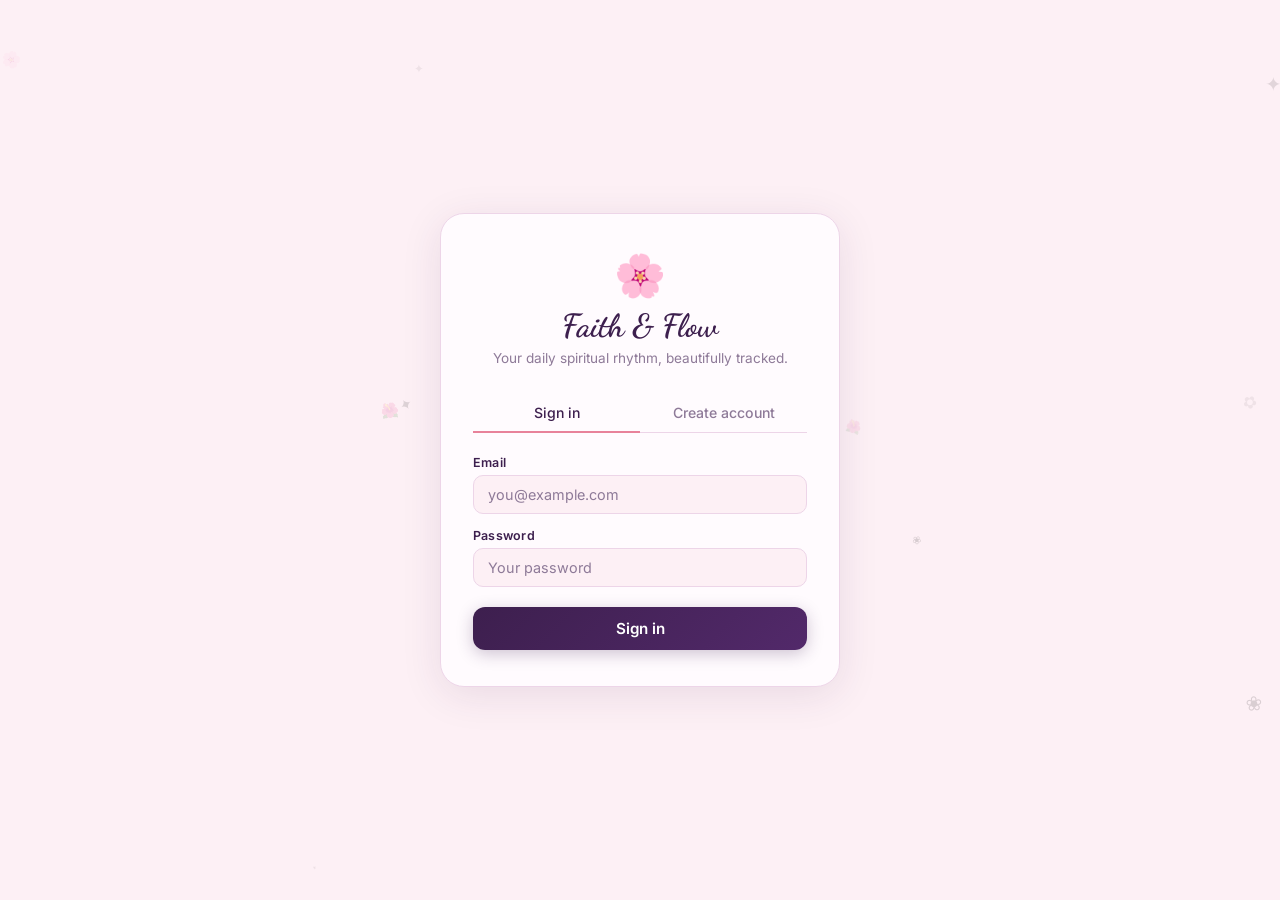
==== index.html @ bc44332d "Add files via upload" ====
<!DOCTYPE html>
<html lang="en">
<head>
  <meta charset="UTF-8" />
  <meta name="viewport" content="width=device-width, initial-scale=1.0" />
  <title>Faith & Flow — Sign in</title>
  <link rel="stylesheet" href="css/style.css" />
</head>
<body>
<canvas id="petal-canvas" style="position:fixed;top:0;left:0;width:100%;height:100%;pointer-events:none;z-index:0"></canvas>
<div class="auth-page" style="position:relative;z-index:1">
  <div class="auth-card">
    <div class="auth-logo">
      <div class="flower logo-bloom">🌸</div>
      <h1>Faith & Flow</h1>
      <p>Your daily spiritual rhythm, beautifully tracked.</p>
    </div>

    <div class="auth-tabs">
      <button class="auth-tab active" onclick="showTab('login')">Sign in</button>
      <button class="auth-tab" onclick="showTab('register')">Create account</button>
    </div>

    <div id="auth-error" class="auth-error"></div>

    <!-- Login form -->
    <form id="login-form" onsubmit="doLogin(event)">
      <div class="form-field">
        <label for="login-email">Email</label>
        <input type="email" id="login-email" placeholder="you@example.com" required />
      </div>
      <div class="form-field">
        <label for="login-password">Password</label>
        <input type="password" id="login-password" placeholder="Your password" required />
      </div>
      <button type="submit" class="btn-primary">Sign in</button>
    </form>

    <!-- Register form -->
    <form id="register-form" style="display:none" onsubmit="doRegister(event)">
      <div class="form-field">
        <label for="reg-name">Your name</label>
        <input type="text" id="reg-name" placeholder="e.g. Rhema" required />
      </div>
      <div class="form-field">
        <label for="reg-email">Email</label>
        <input type="email" id="reg-email" placeholder="you@example.com" required />
      </div>
      <div class="form-field">
        <label for="reg-password">Password</label>
        <input type="password" id="reg-password" placeholder="At least 6 characters" minlength="6" required />
      </div>
      <button type="submit" class="btn-primary">Create my account</button>
    </form>
  </div>
</div>

<script src="js/auth.js"></script>
<script>
  // Floating petals
  (function(){
    const canvas = document.getElementById('petal-canvas');
    const ctx = canvas.getContext('2d');
    const petals = [];
    const EMOJIS = ['🌸','🌺','✿','❀','🌷','✦','⋆'];
    function resize(){ canvas.width = window.innerWidth; canvas.height = window.innerHeight; }
    window.addEventListener('resize', resize); resize();
    for (let i = 0; i < 18; i++) {
      petals.push({
        x: Math.random()*window.innerWidth, y: Math.random()*window.innerHeight,
        size: 10+Math.random()*12, speedY: .18+Math.random()*.4,
        speedX: (Math.random()-.5)*.22, rot: Math.random()*Math.PI*2,
        rotSpeed: (Math.random()-.5)*.013, opacity: .1+Math.random()*.2,
        emoji: EMOJIS[Math.floor(Math.random()*EMOJIS.length)],
        wobble: Math.random()*Math.PI*2, wobbleSpeed: .01+Math.random()*.018,
      });
    }
    function draw(){
      ctx.clearRect(0,0,canvas.width,canvas.height);
      petals.forEach(p=>{
        ctx.save(); ctx.globalAlpha=p.opacity;
        ctx.translate(p.x,p.y); ctx.rotate(p.rot);
        ctx.font=`${p.size}px serif`; ctx.textAlign='center'; ctx.textBaseline='middle';
        ctx.fillText(p.emoji,0,0); ctx.restore();
        p.y+=p.speedY; p.x+=p.speedX+Math.sin(p.wobble)*.22;
        p.rot+=p.rotSpeed; p.wobble+=p.wobbleSpeed;
        if(p.y>canvas.height+20){ p.y=-20; p.x=Math.random()*canvas.width; }
        if(p.x<-20) p.x=canvas.width+20;
        if(p.x>canvas.width+20) p.x=-20;
      });
      requestAnimationFrame(draw);
    }
    draw();
  })();
</script>
<script>
  // Redirect if already logged in
  if (Auth.currentUser()) window.location.href = 'pages/dashboard.html';

  function showTab(tab) {
    document.querySelectorAll('.auth-tab').forEach((t, i) => {
      t.classList.toggle('active', (i === 0) === (tab === 'login'));
    });
    document.getElementById('login-form').style.display    = tab === 'login'    ? '' : 'none';
    document.getElementById('register-form').style.display = tab === 'register' ? '' : 'none';
    document.getElementById('auth-error').classList.remove('show');
  }

  function showError(msg) {
    const el = document.getElementById('auth-error');
    el.textContent = msg;
    el.classList.add('show');
  }

  function doLogin(e) {
    e.preventDefault();
    const res = Auth.login(
      document.getElementById('login-email').value,
      document.getElementById('login-password').value
    );
    if (res.ok) window.location.href = 'pages/dashboard.html';
    else showError(res.error);
  }

  function doRegister(e) {
    e.preventDefault();
    const res = Auth.register(
      document.getElementById('reg-name').value,
      document.getElementById('reg-email').value,
      document.getElementById('reg-password').value
    );
    if (res.ok) window.location.href = 'pages/dashboard.html';
    else showError(res.error);
  }
</script>
</body>
</html>
---- css/style.css ----
@import url('https://fonts.googleapis.com/css2?family=Playfair+Display:ital,wght@0,400;0,600;0,700;1,400;1,600&family=Inter:wght@300;400;500;600&family=Dancing+Script:wght@600;700&display=swap');

/* ── Tokens ─────────────────────────────────────────── */
:root {
  --blush:     #FDF0F5;
  --blush2:    #FBE8F3;
  --plum:      #3D1F4E;
  --plum2:     #52296A;
  --rose:      #E8829A;
  --rose2:     #F4A0B5;
  --lavender:  #C4A8E0;
  --lavender2: #D8C4F0;
  --mauve:     #9B7BAD;
  --petal:     #F0D6E8;
  --petal2:    #FAE8F4;
  --white:     #FFFBFE;
  --ink:       #2A1535;
  --muted:     #8E7A98;
  --border:    #EDD5E8;
  --success:   #7BBEA0;
  --gold:      #D4A853;
  --serif:     'Playfair Display', Georgia, serif;
  --sans:      'Inter', system-ui, sans-serif;
  --script:    'Dancing Script', cursive;
}
@media (prefers-color-scheme: dark) {
  :root:not([data-theme="light"]) {
    --blush:#1A0D22; --blush2:#220F2E; --plum:#E0C6F0; --plum2:#CEACEC;
    --rose:#E8829A; --rose2:#F4A0B5; --lavender:#C4A8E0; --lavender2:#D8C4F0;
    --mauve:#B09ABE; --petal:#2D1840; --petal2:#381A4C; --white:#201030;
    --ink:#F0E4F8; --muted:#A890B8; --border:#4A2860; --gold:#E4C070;
    color-scheme: dark;
  }
}
:root[data-theme="dark"] {
  --blush:#1A0D22; --blush2:#220F2E; --plum:#E0C6F0; --plum2:#CEACEC;
  --rose:#E8829A; --rose2:#F4A0B5; --lavender:#C4A8E0; --lavender2:#D8C4F0;
  --mauve:#B09ABE; --petal:#2D1840; --petal2:#381A4C; --white:#201030;
  --ink:#F0E4F8; --muted:#A890B8; --border:#4A2860; --gold:#E4C070;
  color-scheme: dark;
}

*, *::before, *::after { box-sizing: border-box; margin: 0; padding: 0; }
html, body { height: 100%; }
body {
  font-family: var(--sans);
  background: var(--blush);
  color: var(--ink);
  min-height: 100vh;
  overflow-x: hidden;
}
h1,h2,h3 { font-family: var(--serif); line-height: 1.25; }

/* ── Petal canvas ─────────────────────────────────── */
#petal-canvas {
  position: fixed; inset: 0;
  pointer-events: none; z-index: 0; opacity: .55;
}

/* ── Header / nav ─────────────────────────────────── */
.app-header {
  background: rgba(255,251,254,.88);
  backdrop-filter: blur(16px);
  -webkit-backdrop-filter: blur(16px);
  border-bottom: 1px solid var(--border);
  padding: 0 20px; height: 58px;
  display: flex; align-items: center; justify-content: space-between;
  position: sticky; top: env(safe-area-inset-top,0px); z-index: 50;
}
@media (prefers-color-scheme: dark) {
  :root:not([data-theme="light"]) .app-header { background: rgba(26,13,34,.88); }
}
:root[data-theme="dark"] .app-header { background: rgba(26,13,34,.88); }

.logo {
  font-family: var(--script); font-size: 1.4rem; color: var(--plum);
  text-decoration: none; display: flex; align-items: center; gap: 6px;
}
.logo-bloom { display: inline-block; animation: spin-slow 8s linear infinite; }
@keyframes spin-slow { to { transform: rotate(360deg); } }

.nav-links { display: flex; gap: 2px; list-style: none; }
.nav-links a {
  display: block; padding: 6px 16px; border-radius: 20px;
  font-family: var(--sans); font-size: .84rem; font-weight: 500;
  color: var(--mauve); text-decoration: none;
  transition: background .18s, color .18s, transform .1s;
}
.nav-links a:hover { background: var(--petal); color: var(--plum); transform: scale(1.04); }
.nav-links a.active {
  background: linear-gradient(135deg, var(--lavender2), var(--petal));
  color: var(--plum); box-shadow: 0 2px 12px rgba(196,168,224,.3);
}

.header-right { display: flex; align-items: center; gap: 10px; }
.user-name { font-size: .8rem; color: var(--muted); }
.btn-logout {
  background: none; border: 1.5px solid var(--border); border-radius: 8px;
  padding: 5px 12px; font-family: var(--sans); font-size: .78rem;
  color: var(--mauve); cursor: pointer; transition: all .18s;
}
.btn-logout:hover { border-color: var(--rose); color: var(--rose); }

/* ── Page wrap ────────────────────────────────────── */
.page-wrap {
  max-width: 820px; margin: 0 auto;
  padding: 28px 20px 80px; width: 100%;
  position: relative; z-index: 1;
}

/* ── Auth page ────────────────────────────────────── */
.auth-page {
  min-height: 100vh; display: flex; align-items: center;
  justify-content: center; padding: 20px;
  position: relative; z-index: 1;
}
.auth-card {
  background: var(--white); border: 1px solid var(--border);
  border-radius: 24px; padding: 36px 32px;
  width: 100%; max-width: 400px;
  box-shadow: 0 8px 40px rgba(61,31,78,.1);
}
.auth-logo { text-align: center; margin-bottom: 28px; }
.auth-logo .flower { font-size: 2.6rem; display: inline-block; animation: spin-slow 10s linear infinite; }
.auth-logo h1 { font-family: var(--script); font-size: 2rem; color: var(--plum); margin-top: 6px; }
.auth-logo p { font-size: .85rem; color: var(--muted); margin-top: 4px; }

.auth-tabs { display: flex; border-bottom: 1.5px solid var(--border); margin-bottom: 22px; }
.auth-tab {
  flex: 1; background: none; border: none; padding: 10px;
  font-family: var(--sans); font-size: .88rem; font-weight: 500;
  color: var(--muted); cursor: pointer;
  border-bottom: 2.5px solid transparent; margin-bottom: -1.5px;
  transition: color .18s, border-color .18s;
}
.auth-tab.active { color: var(--plum); border-bottom-color: var(--rose); }

.auth-error {
  background: #FDE8ED; color: #C0304A; border-radius: 8px;
  padding: 9px 12px; font-size: .82rem; margin-bottom: 16px;
  display: none;
}
.auth-error.show { display: block; }

.form-field { margin-bottom: 14px; }
.form-field label { display: block; font-size: .78rem; font-weight: 600; color: var(--plum); margin-bottom: 5px; letter-spacing: .02em; }
.form-field input {
  width: 100%; border: 1.5px solid var(--border); border-radius: 10px;
  padding: 10px 14px; font-family: var(--sans); font-size: .9rem;
  color: var(--ink); background: var(--blush);
  outline: none; transition: border-color .2s, box-shadow .2s;
}
.form-field input:focus { border-color: var(--lavender); box-shadow: 0 0 0 3px rgba(196,168,224,.15); background: var(--white); }
.form-field input::placeholder { color: var(--muted); }

.btn-primary {
  width: 100%; background: linear-gradient(135deg, var(--plum), var(--plum2));
  border: none; border-radius: 12px; padding: 12px;
  font-family: var(--sans); font-size: .95rem; font-weight: 600;
  color: white; cursor: pointer; margin-top: 6px;
  transition: all .2s; box-shadow: 0 4px 16px rgba(61,31,78,.25);
}
.btn-primary:hover { box-shadow: 0 6px 22px rgba(61,31,78,.35); transform: translateY(-1px); }

/* ── Dashboard hero ──────────────────────────────── */
.hero {
  text-align: center; padding: 32px 12px 24px;
  position: relative; overflow: hidden;
}
.hero-script {
  font-family: var(--script); font-size: clamp(2rem,6vw,2.8rem);
  color: var(--plum); line-height: 1.2; margin-bottom: 6px;
}
.hero-date {
  font-size: .78rem; color: var(--muted);
  letter-spacing: .06em; text-transform: uppercase;
}
.hero-sparkles { position: absolute; inset: 0; pointer-events: none; overflow: hidden; }
.spark {
  position: absolute; animation: sparkle-float var(--dur,3s) ease-in-out infinite var(--del,0s);
  opacity: 0;
}
@keyframes sparkle-float {
  0%   { opacity:0; transform:translateY(0) scale(.6) rotate(0deg); }
  30%  { opacity:1; }
  70%  { opacity:.7; }
  100% { opacity:0; transform:translateY(-60px) scale(1.1) rotate(20deg); }
}

/* ── Verse card ──────────────────────────────────── */
.verse-card {
  background: linear-gradient(135deg, var(--plum) 0%, var(--plum2) 100%);
  border-radius: 22px; padding: 22px 24px; margin-bottom: 18px;
  position: relative; overflow: hidden;
  box-shadow: 0 8px 32px rgba(61,31,78,.18);
}
.verse-card::before {
  content: '"'; position: absolute; top: -20px; left: 12px;
  font-family: var(--serif); font-size: 9rem;
  color: rgba(255,255,255,.06); line-height: 1;
}
.verse-tag {
  font-size: .68rem; font-weight: 600; letter-spacing: .1em;
  text-transform: uppercase; color: var(--rose2); margin-bottom: 10px;
  display: flex; align-items: center; gap: 6px;
}
.verse-tag::before { content: '✦'; font-size: .7rem; }
.verse-text {
  font-family: var(--serif); font-style: italic; font-size: 1.05rem;
  color: #F8F0FF; line-height: 1.65; margin-bottom: 10px;
  position: relative; z-index: 1;
}
.verse-ref { font-size: .75rem; color: var(--lavender); font-weight: 500; }

/* ── Rings strip ─────────────────────────────────── */
.rings-strip {
  display: grid; grid-template-columns: repeat(3,1fr);
  gap: 12px; margin-bottom: 18px;
}
.ring-tile {
  background: var(--white); border: 1px solid var(--border);
  border-radius: 20px; padding: 18px 10px 14px;
  display: flex; flex-direction: column; align-items: center; gap: 8px;
  position: relative; overflow: hidden;
  transition: box-shadow .2s, transform .2s;
}
.ring-tile:hover { box-shadow: 0 4px 20px rgba(196,168,224,.25); transform: translateY(-2px); }
.ring-wrap { position: relative; width: 66px; height: 66px; }
.ring-wrap svg { position: absolute; inset: 0; transform: rotate(-90deg); }
.ring-val {
  position: absolute; inset: 0;
  display: flex; align-items: center; justify-content: center;
  font-family: var(--serif); font-size: 1.15rem; font-weight: 600; color: var(--plum);
}
.ring-lbl { font-size: .68rem; color: var(--muted); text-align: center; }
.ring-shimmer {
  position: absolute; inset: 0; border-radius: 20px;
  background: linear-gradient(135deg, transparent 40%, rgba(255,255,255,.12) 60%, transparent 80%);
  background-size: 200% 200%; animation: shimmer 3s ease infinite; pointer-events: none;
}
@keyframes shimmer { 0% { background-position:200% 0; } 100% { background-position:-200% 0; } }

/* ── Panel ───────────────────────────────────────── */
.panel {
  background: var(--white); border: 1px solid var(--border);
  border-radius: 22px; padding: 22px; margin-bottom: 16px;
  position: relative; overflow: hidden; transition: box-shadow .2s;
}
.panel:hover { box-shadow: 0 4px 24px rgba(61,31,78,.06); }
.panel-header {
  display: flex; align-items: center;
  justify-content: space-between; margin-bottom: 18px;
}
.panel-title { font-family: var(--serif); font-size: 1.1rem; color: var(--plum); }
.panel-badge {
  font-size: .7rem; font-weight: 600; padding: 3px 10px;
  border-radius: 99px; background: var(--petal); color: var(--mauve);
  transition: all .3s;
}
.panel-badge.full { background: linear-gradient(135deg,var(--lavender),var(--rose)); color: white; }

/* ── Task rows ───────────────────────────────────── */
.task-row {
  display: flex; align-items: flex-start; gap: 14px;
  padding: 14px 0; border-bottom: 1px solid var(--blush2);
  position: relative;
}
.task-row:last-child { border-bottom: none; padding-bottom: 0; }
.task-row::before {
  content: ''; position: absolute; left: 0; right: 0; top: 0; bottom: 0;
  border-radius: 12px;
  background: linear-gradient(90deg, var(--petal2), transparent);
  opacity: 0; transition: opacity .3s; pointer-events: none;
}
.task-row.completed::before { opacity: 1; }

.tick {
  width: 30px; height: 30px; border-radius: 50%;
  border: 2px solid var(--lavender); background: transparent;
  cursor: pointer; flex-shrink: 0;
  display: flex; align-items: center; justify-content: center;
  font-size: 13px; color: transparent;
  transition: all .2s; margin-top: 1px;
}
.tick.done {
  background: linear-gradient(135deg, var(--lavender), var(--rose));
  border-color: transparent; color: white;
  box-shadow: 0 2px 12px rgba(196,168,224,.5);
}
.tick:hover:not(.done) { border-color: var(--rose); transform: scale(1.1); }

@keyframes bloom {
  0%   { transform:scale(1); }
  30%  { transform:scale(1.5) rotate(10deg); }
  60%  { transform:scale(.88) rotate(-5deg); }
  100% { transform:scale(1) rotate(0); }
}
@keyframes burst {
  0%   { box-shadow:0 0 0 0 rgba(232,130,154,.6); }
  70%  { box-shadow:0 0 0 14px rgba(232,130,154,0); }
  100% { box-shadow:0 0 0 0 rgba(232,130,154,0); }
}
.tick.pop { animation: bloom .4s ease, burst .4s ease; }

.task-body { flex: 1; min-width: 0; }
.task-label { font-size: .93rem; font-weight: 500; color: var(--ink); transition: color .2s; }
.task-label.done { color: var(--muted); text-decoration: line-through; }
.task-sub { font-size: .75rem; color: var(--mauve); margin-top: 3px; }
.task-sub a { color: var(--lavender); text-decoration: none; }
.task-sub a:hover { text-decoration: underline; }

.sermon-input {
  width: 100%; border: 1.5px solid var(--border); border-radius: 10px;
  padding: 8px 12px; margin-top: 8px;
  font-family: var(--sans); font-size: .84rem;
  color: var(--ink); background: var(--blush); outline: none;
  transition: border-color .2s, box-shadow .2s;
}
.sermon-input:focus { border-color: var(--lavender); box-shadow: 0 0 0 3px rgba(196,168,224,.15); background: var(--white); }
.sermon-input::placeholder { color: var(--muted); }

/* ── Week strip ──────────────────────────────────── */
.week-strip { display: grid; grid-template-columns: repeat(7,1fr); gap: 6px; }
.day-dot { display: flex; flex-direction: column; align-items: center; gap: 4px; }
.day-circle {
  width: 32px; height: 32px; border-radius: 50%;
  display: flex; align-items: center; justify-content: center;
  font-size: .72rem; font-weight: 600;
  border: 1.5px solid var(--border); background: var(--white); color: var(--muted);
  transition: all .2s;
}
.day-circle.today { border-color: var(--rose); color: var(--plum); font-weight: 700; }
.day-circle.done {
  background: linear-gradient(135deg,var(--lavender),var(--rose));
  border-color: transparent; color: white;
  box-shadow: 0 2px 8px rgba(196,168,224,.4);
}
.day-circle.partial { background: var(--petal2); border-color: var(--lavender); color: var(--plum); }
.day-name { font-size: .6rem; color: var(--muted); letter-spacing: .02em; }

/* ── Mood panel ──────────────────────────────────── */
.mood-row { display: flex; gap: 8px; flex-wrap: wrap; margin-bottom: 14px; }
.mood-btn {
  background: var(--blush); border: 1.5px solid var(--border);
  border-radius: 99px; padding: 6px 14px;
  font-size: .82rem; cursor: pointer; color: var(--mauve);
  transition: all .18s; display: flex; align-items: center; gap: 5px;
  font-family: var(--sans);
}
.mood-btn:hover, .mood-btn.active {
  background: linear-gradient(135deg, var(--petal), var(--blush2));
  border-color: var(--lavender); color: var(--plum);
  box-shadow: 0 2px 8px rgba(196,168,224,.25); transform: translateY(-1px);
}
.gratitude-input {
  width: 100%; border: 1.5px solid var(--border); border-radius: 12px;
  padding: 10px 14px; font-family: var(--sans); font-size: .875rem;
  color: var(--ink); background: var(--blush); outline: none; resize: none;
  transition: border-color .2s, box-shadow .2s; min-height: 70px; line-height: 1.55;
}
.gratitude-input:focus { border-color: var(--lavender); box-shadow: 0 0 0 3px rgba(196,168,224,.12); background: var(--white); }
.gratitude-input::placeholder { color: var(--muted); }

/* ── Book summary (dashboard) ────────────────────── */
.book-summary-card {
  background: linear-gradient(135deg, var(--petal2), var(--blush2));
  border: 1px solid var(--border); border-radius: 16px; padding: 16px 18px;
}
.book-week-bar { height: 6px; background: var(--border); border-radius: 99px; overflow: hidden; margin: 10px 0 4px; }
.book-week-fill {
  height: 100%;
  background: linear-gradient(90deg,var(--lavender),var(--rose));
  border-radius: 99px;
  transition: width .5s cubic-bezier(.34,1.56,.64,1);
}

/* ── Bible page ──────────────────────────────────── */
.bible-hero { margin-bottom: 24px; }
.bible-hero h1 { color: var(--plum); font-size: 1.7rem; }
.progress-info { font-size: .84rem; color: var(--muted); margin-top: 4px; }
.prog-bar { height: 8px; background: var(--border); border-radius: 99px; margin-top: 10px; overflow: hidden; }
.prog-fill {
  height: 100%;
  background: linear-gradient(90deg, var(--lavender), var(--rose));
  border-radius: 99px; transition: width .6s ease;
  position: relative; overflow: hidden;
}
.prog-fill::after {
  content: ''; position: absolute; inset: 0;
  background: linear-gradient(90deg, transparent 30%, rgba(255,255,255,.35) 60%, transparent 90%);
  animation: shine 2.2s linear infinite;
}
@keyframes shine { from { transform:translateX(-100%); } to { transform:translateX(200%); } }

.testament-label {
  font-size: .7rem; font-weight: 600; letter-spacing: .07em;
  color: var(--mauve); text-transform: uppercase;
  margin: 22px 0 10px; padding-bottom: 6px;
  border-bottom: 1px solid var(--border);
}
.book-accordion {
  background: var(--white); border: 1px solid var(--border);
  border-radius: 14px; margin-bottom: 6px; overflow: hidden;
  transition: box-shadow .2s;
}
.book-accordion:hover { box-shadow: 0 2px 12px rgba(61,31,78,.06); }
.book-head {
  display: flex; align-items: center; gap: 10px;
  padding: 13px 16px; cursor: pointer; user-select: none;
  transition: background .15s;
}
.book-head:hover { background: var(--blush); }
.book-name { flex: 1; font-size: .9rem; font-weight: 500; color: var(--plum); }
.book-progress { font-size: .73rem; color: var(--muted); white-space: nowrap; }
.mini-bar { width: 52px; height: 4px; background: var(--border); border-radius: 99px; overflow: hidden; }
.mini-fill { height: 100%; background: linear-gradient(90deg,var(--lavender),var(--rose)); border-radius: 99px; transition: width .4s; }
.chevron { color: var(--mauve); font-size: 11px; transition: transform .25s; }
.book-accordion.open .chevron { transform: rotate(180deg); }

.chapter-grid {
  display: flex; flex-wrap: wrap; gap: 6px;
  padding: 6px 14px 14px;
  border-top: 1px solid var(--blush2); background: var(--blush);
}
.ch-btn {
  width: 34px; height: 34px; border-radius: 8px;
  border: 1.5px solid var(--border); background: var(--white);
  font-family: var(--sans); font-size: .72rem; color: var(--mauve);
  cursor: pointer; display: flex; align-items: center; justify-content: center;
  transition: all .15s; position: relative;
}
.ch-btn:hover { border-color: var(--lavender); color: var(--plum); transform: scale(1.1); box-shadow: 0 2px 8px rgba(196,168,224,.3); }
.ch-btn.read {
  background: linear-gradient(135deg, var(--lavender), var(--rose));
  border-color: transparent; color: white;
  box-shadow: 0 2px 6px rgba(196,168,224,.35);
}
.ch-btn.has-note::after {
  content: ''; position: absolute; bottom: 2px; right: 2px;
  width: 6px; height: 6px; border-radius: 50%;
  background: var(--gold); box-shadow: 0 0 4px var(--gold);
}
.weekly-note { font-size: .7rem; color: var(--muted); margin-top: 6px; font-style: italic; }

/* ── Reflection modal ────────────────────────────── */
.modal-overlay {
  position: fixed; inset: 0;
  background: rgba(41,15,55,.5); backdrop-filter: blur(8px);
  display: flex; align-items: center; justify-content: center;
  padding: 16px; opacity: 0; pointer-events: none;
  transition: opacity .25s; z-index: 200;
}
.modal-overlay.show { opacity: 1; pointer-events: all; }
.modal {
  background: var(--white); border-radius: 24px; padding: 28px;
  width: 100%; max-width: 500px;
  transform: translateY(20px) scale(.97);
  transition: transform .28s cubic-bezier(.34,1.56,.64,1);
  box-shadow: 0 20px 60px rgba(61,31,78,.2); border: 1px solid var(--border);
}
.modal-overlay.show .modal { transform: translateY(0) scale(1); }
.modal h3 { font-size: 1.15rem; color: var(--plum); margin-bottom: 4px; }
.modal-sub { font-size: .75rem; color: var(--muted); margin-bottom: 16px; }
.modal textarea {
  width: 100%; min-height: 130px;
  border: 1.5px solid var(--border); border-radius: 12px;
  padding: 12px 14px; font-family: var(--sans); font-size: .875rem;
  color: var(--ink); background: var(--blush); resize: vertical;
  outline: none; line-height: 1.65; transition: border-color .2s, box-shadow .2s;
}
.modal textarea:focus { border-color: var(--lavender); box-shadow: 0 0 0 3px rgba(196,168,224,.12); background: var(--white); }
.modal textarea::placeholder { color: var(--muted); }
.modal-actions { display: flex; justify-content: flex-end; gap: 10px; margin-top: 16px; }
.btn-ghost {
  background: none; border: 1.5px solid var(--border); border-radius: 10px;
  padding: 8px 16px; font-family: var(--sans); font-size: .85rem;
  color: var(--mauve); cursor: pointer; transition: all .18s;
}
.btn-ghost:hover { border-color: var(--mauve); }
.btn-save {
  background: linear-gradient(135deg, var(--plum), var(--plum2)); border: none;
  border-radius: 10px; padding: 8px 20px; font-family: var(--sans); font-size: .85rem;
  color: white; cursor: pointer; transition: all .18s;
  box-shadow: 0 4px 14px rgba(61,31,78,.25);
}
.btn-save:hover { box-shadow: 0 6px 20px rgba(61,31,78,.35); transform: translateY(-1px); }

/* ── Books page ──────────────────────────────────── */
.books-wrap { }
.add-book-form { display: flex; gap: 10px; margin-bottom: 20px; }
.add-book-form input {
  flex: 1; border: 1.5px solid var(--border); border-radius: 12px;
  padding: 10px 14px; font-family: var(--sans); font-size: .9rem;
  color: var(--ink); background: var(--white); outline: none;
  transition: border-color .2s, box-shadow .2s;
}
.add-book-form input:focus { border-color: var(--lavender); box-shadow: 0 0 0 3px rgba(196,168,224,.12); }
.add-book-form input::placeholder { color: var(--muted); }
.btn-add {
  background: linear-gradient(135deg, var(--rose), #D4607A);
  border: none; border-radius: 12px; padding: 10px 20px;
  font-family: var(--sans); font-size: .9rem; font-weight: 500;
  color: white; cursor: pointer; white-space: nowrap;
  transition: all .18s; box-shadow: 0 4px 14px rgba(232,130,154,.3);
}
.btn-add:hover { box-shadow: 0 6px 20px rgba(232,130,154,.4); transform: translateY(-1px); }

.book-card {
  background: var(--white); border: 1px solid var(--border);
  border-radius: 20px; padding: 20px; margin-bottom: 12px;
  transition: box-shadow .2s, transform .2s;
  position: relative; overflow: hidden;
}
.book-card::before {
  content: ''; position: absolute; left: 0; top: 0; bottom: 0; width: 4px;
  background: linear-gradient(180deg, var(--lavender), var(--rose));
  border-radius: 4px 0 0 4px;
}
.book-card:hover { box-shadow: 0 6px 24px rgba(61,31,78,.09); transform: translateY(-1px); }
.book-card.completed { opacity: .65; }
.book-card.completed::before { background: var(--success); }
.book-card-top { display: flex; align-items: flex-start; justify-content: space-between; gap: 10px; margin-bottom: 14px; }
.book-card-title { font-family: var(--serif); font-size: 1.05rem; color: var(--plum); font-weight: 600; }
.book-card.completed .book-card-title { text-decoration: line-through; }
.badge-done {
  background: linear-gradient(135deg,#D8F3E8,#C0EDDB); color: #2A7A52;
  font-size: .68rem; font-weight: 700; padding: 3px 10px;
  border-radius: 99px; white-space: nowrap;
}
.chapters-row { display: flex; align-items: center; gap: 10px; }
.mini-bar-book { flex: 1; height: 6px; background: var(--border); border-radius: 99px; overflow: hidden; }
.mini-fill-book {
  height: 100%; background: linear-gradient(90deg,var(--lavender),var(--rose));
  border-radius: 99px; transition: width .5s cubic-bezier(.34,1.56,.64,1);
}
.chapters-label { font-size: .73rem; color: var(--muted); white-space: nowrap; }
.chapter-controls { display: flex; gap: 8px; flex-wrap: wrap; margin-top: 14px; }
.btn-sm {
  background: none; border: 1.5px solid var(--border); border-radius: 99px;
  padding: 5px 13px; font-family: var(--sans); font-size: .75rem;
  color: var(--mauve); cursor: pointer; transition: all .15s;
}
.btn-sm:hover { border-color: var(--rose); color: var(--rose); background: var(--petal2); }
.done-btn { border-color: var(--success); color: var(--success); }
.done-btn:hover { background: var(--success); color: white; border-color: var(--success); }

/* ── Confetti ─────────────────────────────────────── */
.confetti-piece {
  position: fixed; pointer-events: none; z-index: 999;
  border-radius: 2px; animation: confetti-fall 1.2s ease-in forwards;
}
@keyframes confetti-fall {
  0%   { transform:translateY(-20px) rotate(0); opacity:1; }
  100% { transform:translateY(100vh) rotate(720deg); opacity:0; }
}

/* ── Responsive ──────────────────────────────────── */
@media (max-width: 500px) {
  .rings-strip { gap: 8px; }
  .ring-wrap { width: 54px; height: 54px; }
  .ring-val { font-size: .95rem; }
  .week-strip { gap: 3px; }
  .day-circle { width: 28px; height: 28px; font-size: .62rem; }
  .mood-btn { padding: 5px 10px; font-size: .78rem; }
}
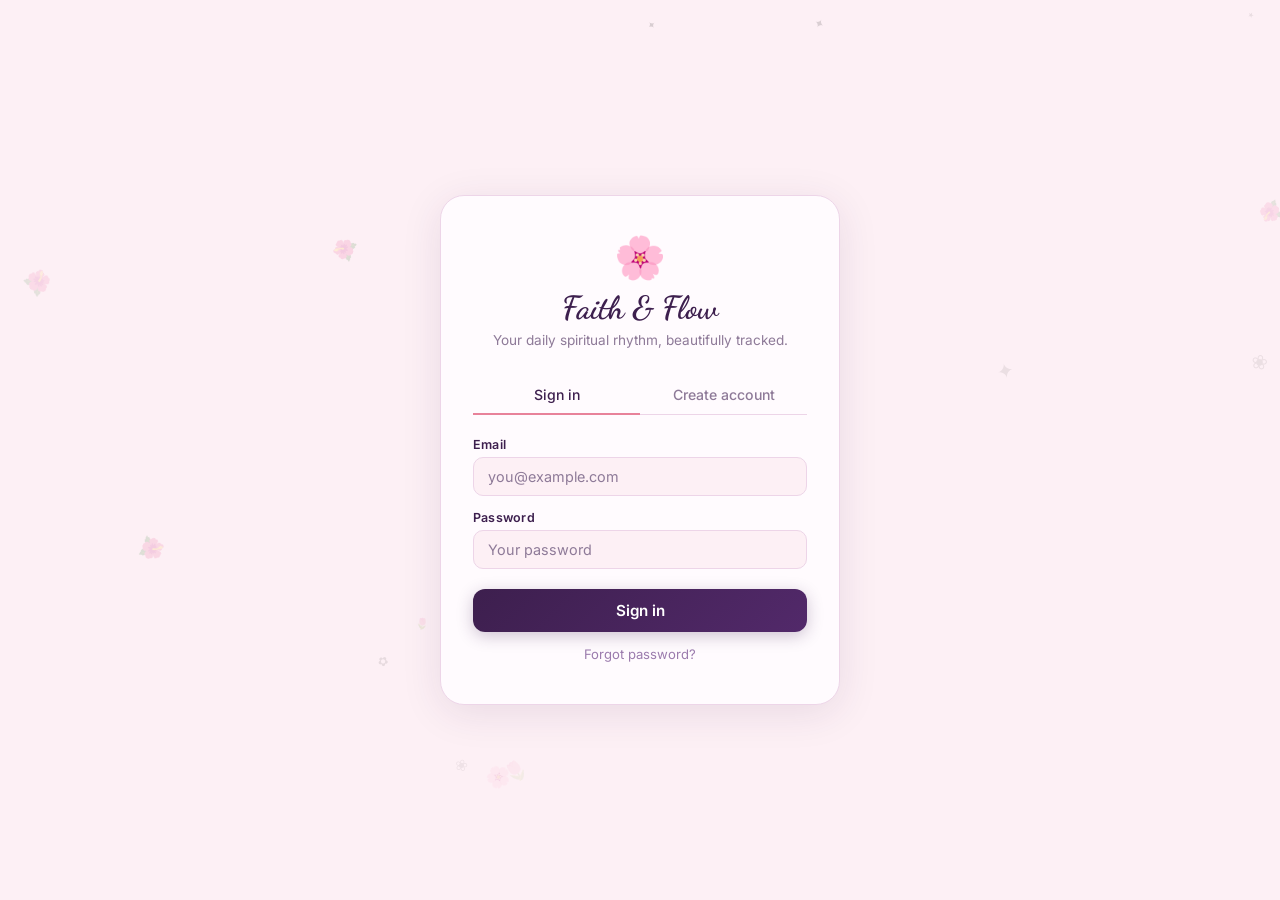
==== commit 6eb21119: "Add files via upload" ====
--- a/index.html
+++ b/index.html
@@ -34,7 +34,23 @@
         <input type="password" id="login-password" placeholder="Your password" required />
       </div>
       <button type="submit" class="btn-primary">Sign in</button>
+      <button type="button" style="width:100%;margin-top:8px;background:none;border:none;color:var(--mauve);font-size:.82rem;cursor:pointer;padding:6px;font-family:var(--sans)" onclick="showTab('forgot')">Forgot password?</button>
     </form>
+
+    <!-- Forgot password form -->
+    <div id="forgot-form" style="display:none">
+      <p style="font-size:.82rem;color:var(--muted);margin-bottom:14px;line-height:1.55">Enter your email and new password below. This works as long as you're on the same device — your account is stored locally.</p>
+      <div class="form-field">
+        <label for="forgot-email">Email</label>
+        <input type="email" id="forgot-email" placeholder="you@example.com" required />
+      </div>
+      <div class="form-field">
+        <label for="forgot-new-pass">New password</label>
+        <input type="password" id="forgot-new-pass" placeholder="At least 6 characters" minlength="6" required />
+      </div>
+      <button type="button" class="btn-primary" onclick="doReset()">Reset password</button>
+      <button type="button" style="width:100%;margin-top:8px;background:none;border:none;color:var(--mauve);font-size:.83rem;cursor:pointer;padding:6px;font-family:var(--sans)" onclick="showTab('login')">← Back to sign in</button>
+    </div>
 
     <!-- Register form -->
     <form id="register-form" style="display:none" onsubmit="doRegister(event)">
@@ -103,7 +119,25 @@
     });
     document.getElementById('login-form').style.display    = tab === 'login'    ? '' : 'none';
     document.getElementById('register-form').style.display = tab === 'register' ? '' : 'none';
+    document.getElementById('forgot-form').style.display   = tab === 'forgot'   ? '' : 'none';
     document.getElementById('auth-error').classList.remove('show');
+  }
+
+  function doReset(e) {
+    const email = document.getElementById('forgot-email').value.trim().toLowerCase();
+    const newPass = document.getElementById('forgot-new-pass').value;
+    if (!email || newPass.length < 6) { showError('Please fill in all fields (password min 6 chars).'); return; }
+    const res = Auth.resetPassword(email, newPass);
+    if (res.ok) {
+      showError('');
+      document.getElementById('auth-error').style.background = '#D8F3E8';
+      document.getElementById('auth-error').style.color = '#2A7A52';
+      document.getElementById('auth-error').textContent = 'Password reset! You can now sign in.';
+      document.getElementById('auth-error').classList.add('show');
+      setTimeout(() => showTab('login'), 2000);
+    } else {
+      showError(res.error);
+    }
   }
 
   function showError(msg) {
